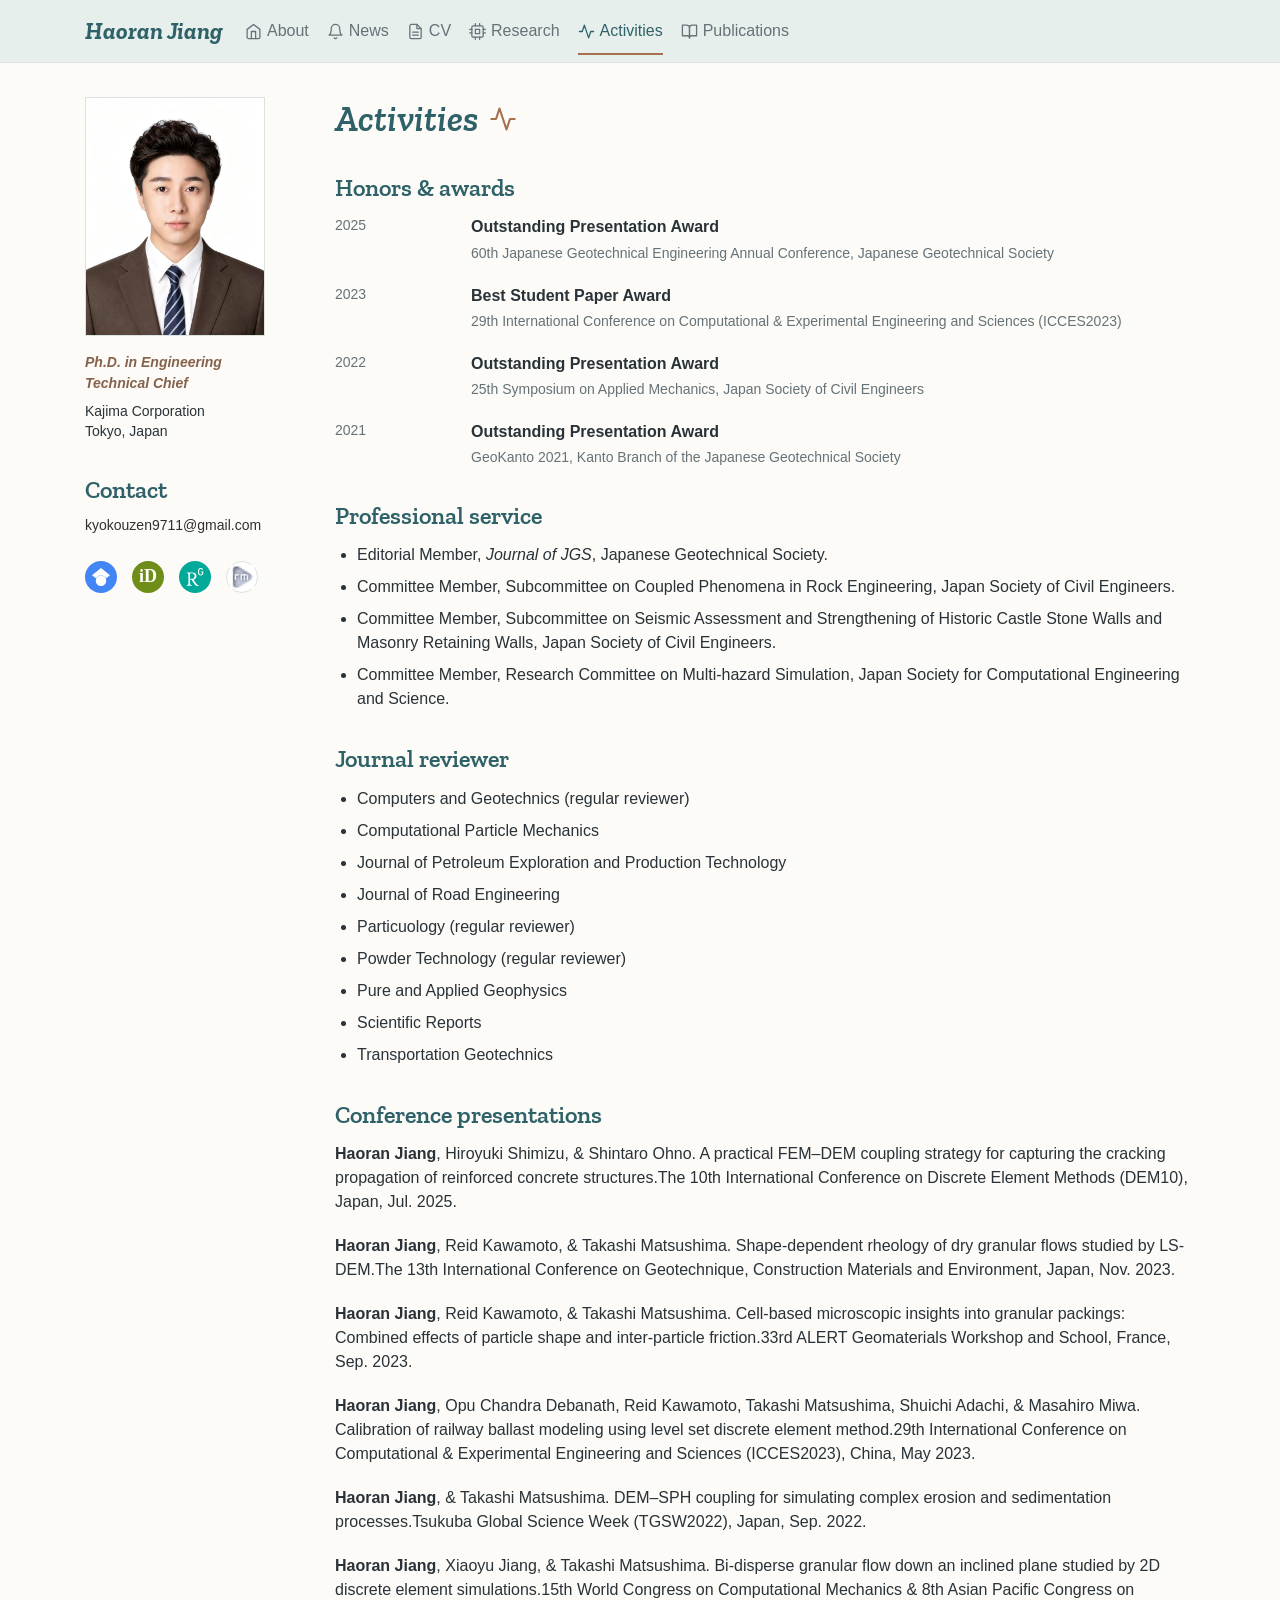
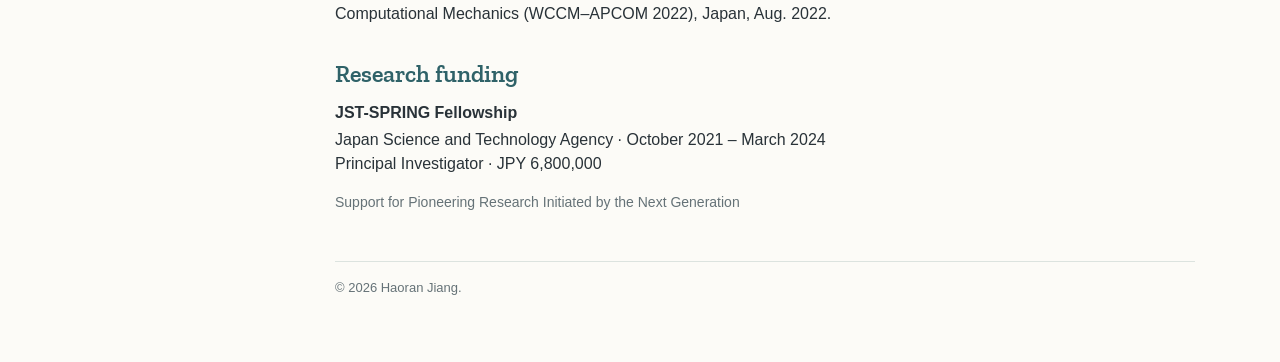
==== activities.html @ 9880f818 "Update activities.html" ====
<!doctype html>
<html lang="en"><head><meta charset="utf-8"><meta name="viewport" content="width=device-width, initial-scale=1"><title>Activities | Haoran Jiang</title><meta name="description" content="Haoran Jiang — granular mechanics, LS-DEM, and coupled numerical simulation. Technical Chief at Kajima Corporation, Japan."><link rel="stylesheet" href="/style.css?v=20260927b"><link rel="icon" type="image/svg+xml" href="data:image/svg+xml,%3Csvg xmlns='http://www.w3.org/2000/svg' viewBox='0 0 32 32'%3E%3Crect width='32' height='32' fill='%232f6268'/%3E%3Ctext x='16' y='23' text-anchor='middle' font-family='Georgia' font-size='22' fill='white'%3EH%3C/text%3E%3C/svg%3E"></head>
<body><a class="skip" href="#content">Skip to content</a>
<header><div class="nav-inner"><a class="brand" href="/">Haoran Jiang</a><nav aria-label="Main navigation"><a href="/"><span class="nav-icon" aria-hidden="true"><svg aria-hidden="true" fill="none" focusable="false" stroke="currentColor" stroke-linecap="round" stroke-linejoin="round" stroke-width="1.8" viewBox="0 0 24 24"><path d="M3 9l9-7 9 7v11a2 2 0 0 1-2 2H5a2 2 0 0 1-2-2z"></path><polyline points="9 22 9 12 15 12 15 22"></polyline></svg></span>About</a>
<a href="/news.html"><span class="nav-icon" aria-hidden="true"><svg aria-hidden="true" fill="none" focusable="false" stroke="currentColor" stroke-linecap="round" stroke-linejoin="round" stroke-width="1.8" viewBox="0 0 24 24"><path d="M18 8A6 6 0 0 0 6 8c0 7-3 9-3 9h18s-3-2-3-9"></path><path d="M13.73 21a2 2 0 0 1-3.46 0"></path></svg></span>News</a>
<a href="/cv.html"><span class="nav-icon" aria-hidden="true"><svg aria-hidden="true" fill="none" focusable="false" stroke="currentColor" stroke-linecap="round" stroke-linejoin="round" stroke-width="1.8" viewBox="0 0 24 24"><path d="M14 2H6a2 2 0 0 0-2 2v16a2 2 0 0 0 2 2h12a2 2 0 0 0 2-2V8z"></path><polyline points="14 2 14 8 20 8"></polyline><line x1="16" x2="8" y1="13" y2="13"></line><line x1="16" x2="8" y1="17" y2="17"></line></svg></span>CV</a>
<a href="/research.html"><span class="nav-icon" aria-hidden="true"><svg aria-hidden="true" fill="none" focusable="false" stroke="currentColor" stroke-linecap="round" stroke-linejoin="round" stroke-width="1.8" viewBox="0 0 24 24"><rect height="16" rx="2" width="16" x="4" y="4"></rect><rect height="6" width="6" x="9" y="9"></rect><line x1="9" x2="9" y1="1" y2="4"></line><line x1="15" x2="15" y1="1" y2="4"></line><line x1="9" x2="9" y1="20" y2="23"></line><line x1="15" x2="15" y1="20" y2="23"></line><line x1="20" x2="23" y1="9" y2="9"></line><line x1="20" x2="23" y1="14" y2="14"></line><line x1="1" x2="4" y1="9" y2="9"></line><line x1="1" x2="4" y1="14" y2="14"></line></svg></span>Research</a>
<a href="/activities.html" aria-current="page"><span class="nav-icon" aria-hidden="true"><svg aria-hidden="true" fill="none" focusable="false" stroke="currentColor" stroke-linecap="round" stroke-linejoin="round" stroke-width="1.8" viewBox="0 0 24 24"><polyline points="22 12 18 12 15 21 9 3 6 12 2 12"></polyline></svg></span>Activities</a>
<a href="/publications.html"><span class="nav-icon" aria-hidden="true"><svg aria-hidden="true" fill="none" focusable="false" stroke="currentColor" stroke-linecap="round" stroke-linejoin="round" stroke-width="1.8" viewBox="0 0 24 24"><path d="M2 3h6a4 4 0 0 1 4 4v14a3 3 0 0 0-3-3H2z"></path><path d="M22 3h-6a4 4 0 0 0-4 4v14a3 3 0 0 1 3-3h7z"></path></svg></span>Publications</a></nav></div>
</header>
<div class="layout"><aside aria-label="Profile">
<!-- Replace portrait.jpg in the repository root to update your photo on every page. -->
<img class="portrait" src="/portrait.jpg" alt="Portrait of Haoran Jiang" width="1280" height="1707">
<div class="profile-copy"><p class="role">Ph.D. in Engineering<br>Technical Chief</p>
<p>Kajima Corporation<br>Tokyo, Japan</p>
</div>

<div class="contact"><h2>Contact</h2>
<a href="mailto:kyokouzen9711@gmail.com">kyokouzen9711@gmail.com</a></div>

<div class="social" aria-label="Academic profiles">
<a class="scholar" title="Google Scholar" aria-label="Haoran Jiang on Google Scholar" href="https://scholar.google.co.jp/citations?user=Uey8y_cAAAAJ&amp;hl=en"><svg aria-hidden="true" fill="currentColor" focusable="false" viewBox="0 0 24 24"><path d="M5.242 13.769L0 9.5 12 0l12 9.5-5.242 4.269C17.548 11.249 14.978 9.5 12 9.5c-2.977 0-5.548 1.748-6.758 4.269zM12 10a7 7 0 1 0 0 14 7 7 0 0 0 0-14z"></path></svg></a>
<a class="orcid" title="ORCID" aria-label="Haoran Jiang on ORCID" href="https://orcid.org/0009-0003-9077-0964"><span aria-hidden="true" class="orcid-mark">iD</span></a>
<a class="researchgate" title="ResearchGate" aria-label="Haoran Jiang on ResearchGate" href="https://www.researchgate.net/profile/Haoran_Jiang10?ev=hdr_xprf"><svg aria-hidden="true" fill="currentColor" focusable="false" viewBox="0 0 24 24"><path d="M19.586 0c-.818 0-1.508.19-2.073.565-.563.377-.97.936-1.213 1.68a3.193 3.193 0 0 0-.112.437 8.365 8.365 0 0 0-.078.53 9 9 0 0 0-.05.727c-.01.282-.013.621-.013 1.016a31.121 31.123 0 0 0 .014 1.017 9 9 0 0 0 .05.727 7.946 7.946 0 0 0 .077.53h-.005a3.334 3.334 0 0 0 .113.438c.245.743.65 1.303 1.214 1.68.565.376 1.256.564 2.075.564.8 0 1.536-.213 2.105-.603.57-.39.94-.916 1.175-1.65.076-.235.135-.558.177-.93a10.9 10.9 0 0 0 .043-1.207v-.82c0-.095-.047-.142-.14-.142h-3.064c-.094 0-.14.047-.14.141v.956c0 .094.046.14.14.14h1.666c.056 0 .084.03.084.086 0 .36 0 .62-.036.865-.038.244-.1.447-.147.606-.108.385-.348.664-.638.876-.29.212-.738.35-1.227.35-.545 0-.901-.15-1.21-.353-.306-.203-.517-.454-.67-.915a3.136 3.136 0 0 1-.147-.762 17.366 17.367 0 0 1-.034-.656c-.01-.26-.014-.572-.014-.939a26.401 26.403 0 0 1 .014-.938 15.821 15.822 0 0 1 .035-.656 3.19 3.19 0 0 1 .148-.76 1.89 1.89 0 0 1 .742-1.01c.344-.244.593-.352 1.137-.352.508 0 .815.096 1.144.303.33.207.528.492.764.925.047.094.111.118.198.07l1.044-.43c.075-.048.09-.115.042-.199a3.549 3.549 0 0 0-.466-.742 3 3 0 0 0-.679-.607 3.313 3.313 0 0 0-.903-.41A4.068 4.068 0 0 0 19.586 0zM8.217 5.836c-1.69 0-3.036.086-4.297.086-1.146 0-2.291 0-3.007-.029v.831l1.088.2c.744.144 1.174.488 1.174 2.264v11.288c0 1.777-.43 2.12-1.174 2.263l-1.088.2v.832c.773-.029 2.12-.086 3.465-.086 1.29 0 2.951.057 3.667.086v-.831l-1.49-.2c-.773-.115-1.174-.487-1.174-2.264v-4.784c.688.057 1.29.057 2.206.057 1.748 3.123 3.41 5.472 4.355 6.56.86 1.032 2.177 1.691 3.839 1.691.487 0 1.003-.086 1.318-.23v-.744c-1.031 0-2.063-.716-2.808-1.518-1.26-1.376-2.95-3.582-4.355-6.074 2.32-.545 4.04-2.722 4.04-4.9 0-3.208-2.492-4.698-5.758-4.698zm-.515 1.29c2.406 0 3.839 1.26 3.839 3.552 0 2.263-1.547 3.782-4.097 3.782-.974 0-1.404-.03-2.063-.086v-7.19c.66-.059 1.547-.059 2.32-.059z"></path></svg></a>
<a class="researchmap" title="researchmap" aria-label="Haoran Jiang on researchmap" href="https://researchmap.jp/Haoran_Jiang?lang=en"><img src="/researchmap.ico" alt="" width="24" height="24"></a>
</div>
</aside><main id="content"><h1>Activities<span class="title-icon" aria-hidden="true"><svg aria-hidden="true" fill="none" focusable="false" stroke="currentColor" stroke-linecap="round" stroke-linejoin="round" stroke-width="1.8" viewBox="0 0 24 24"><polyline points="22 12 18 12 15 21 9 3 6 12 2 12"></polyline></svg></span></h1>
<h2>Honors & awards</h2>
<div class="timeline"><article><time>2025</time><div><h3>Outstanding Presentation Award</h3>
<p>60th Japanese Geotechnical Engineering Annual Conference, Japanese Geotechnical Society</p>
</div>
</article>
<article><time>2023</time><div><h3>Best Student Paper Award</h3>
<p>29th International Conference on Computational & Experimental Engineering and Sciences (ICCES2023)</p>
</div>
</article>
<article><time>2022</time><div><h3>Outstanding Presentation Award</h3>
<p>25th Symposium on Applied Mechanics, Japan Society of Civil Engineers</p>
</div>
</article>
<article><time>2021</time><div><h3>Outstanding Presentation Award</h3>
<p>GeoKanto 2021, Kanto Branch of the Japanese Geotechnical Society</p>
</div>
</article>
</div>
<h2>Professional service</h2>
<ul class="reviewer-list">
<li>Editorial Member, <em>Journal of JGS</em>, Japanese Geotechnical Society.</li>
<li>Committee Member, Subcommittee on Coupled Phenomena in Rock Engineering, Japan Society of Civil Engineers.</li>
<li>Committee Member, Subcommittee on Seismic Assessment and Strengthening of Historic Castle Stone Walls and Masonry Retaining Walls, Japan Society of Civil Engineers.</li>
<li>Committee Member, Research Committee on Multi-hazard Simulation, Japan Society for Computational Engineering and Science.</li>
</ul>
<h2>Journal reviewer</h2>
<ul class="reviewer-list">
<li>Computers and Geotechnics (regular reviewer)</li>
<li>Computational Particle Mechanics</li>
<li>Journal of Petroleum Exploration and Production Technology</li>
<li>Journal of Road Engineering</li>
<li>Particuology (regular reviewer)</li>
<li>Powder Technology (regular reviewer)</li>
<li>Pure and Applied Geophysics</li>
<li>Scientific Reports</li>
<li>Transportation Geotechnics</li>
</ul>
<h2>Conference presentations</h2>
<p class="presentation"><strong>Haoran Jiang</strong>, Hiroyuki Shimizu, &amp; Shintaro Ohno. A practical FEM–DEM coupling strategy for capturing the cracking propagation of reinforced concrete structures.The 10th International Conference on Discrete Element Methods (DEM10), Japan, Jul. 2025.</p>
<p class="presentation"><strong>Haoran Jiang</strong>, Reid Kawamoto, &amp; Takashi Matsushima. Shape-dependent rheology of dry granular flows studied by LS-DEM.The 13th International Conference on Geotechnique, Construction Materials and Environment, Japan, Nov. 2023.</p>
<p class="presentation"><strong>Haoran Jiang</strong>, Reid Kawamoto, &amp; Takashi Matsushima. Cell-based microscopic insights into granular packings: Combined effects of particle shape and inter-particle friction.33rd ALERT Geomaterials Workshop and School, France, Sep. 2023.</p>
<p class="presentation"><strong>Haoran Jiang</strong>, Opu Chandra Debanath, Reid Kawamoto, Takashi Matsushima, Shuichi Adachi, &amp; Masahiro Miwa. Calibration of railway ballast modeling using level set discrete element method.29th International Conference on Computational &amp; Experimental Engineering and Sciences (ICCES2023), China, May 2023.</p>
<p class="presentation"><strong>Haoran Jiang</strong>, &amp; Takashi Matsushima. DEM–SPH coupling for simulating complex erosion and sedimentation processes.Tsukuba Global Science Week (TGSW2022), Japan, Sep. 2022.</p>
<p class="presentation"><strong>Haoran Jiang</strong>, Xiaoyu Jiang, &amp; Takashi Matsushima. Bi-disperse granular flow down an inclined plane studied by 2D discrete element simulations.15th World Congress on Computational Mechanics &amp; 8th Asian Pacific Congress on Computational Mechanics (WCCM–APCOM 2022), Japan, Aug. 2022.</p>
<h2>Research funding</h2>
<h3>JST-SPRING Fellowship</h3>
<p>Japan Science and Technology Agency · October 2021 – March 2024<br>Principal Investigator · JPY 6,800,000</p>
<p class="muted">Support for Pioneering Research Initiated by the Next Generation</p>
<footer>© 2026 Haoran Jiang.</footer></main></div>

</body></html>
---- style.css ----
@import url('https://fonts.googleapis.com/css2?family=Zilla+Slab:ital,wght@0,400;0,600;0,700;1,600;1,700&display=swap');
/* Shared fonts and colors */
:root{--ink:#293238;--muted:#657277;--teal:#2f6268;--bronze:#a76f4d;--paper:#fcfbf7;--line:#dce3df;--heading:'Zilla Slab',Georgia,serif}
*{box-sizing:border-box}html{font-size:16px;scroll-behavior:smooth}body{margin:0;background:var(--paper);color:var(--ink);font:1rem/1.5 'Trebuchet MS',Arial,sans-serif}a{color:var(--teal);text-decoration:none}a:hover{text-decoration:underline;text-underline-offset:3px}a:focus-visible{outline:2px solid var(--teal);outline-offset:4px}img{max-width:100%}.skip{position:absolute;top:-90px;padding:10px;background:white;z-index:10}.skip:focus{top:0}
header{background:#e6efec;border-bottom:1px solid var(--line)}.nav-inner{max-width:1140px;min-height:62px;padding:12px 15px;margin:auto;display:flex;align-items:center;gap:22px}.brand{font:italic 700 24px/1.3 var(--heading);white-space:nowrap;color:var(--teal)}nav{display:flex;align-items:center;gap:18px;flex-wrap:wrap}nav a{position:relative;display:inline-flex;align-items:center;gap:5px;color:var(--muted);padding:4px 0;white-space:nowrap}nav a:hover{text-decoration:none;color:var(--teal)}nav a[aria-current]{color:var(--teal)}nav a[aria-current]::after{content:'';height:2px;background:var(--bronze);position:absolute;bottom:-8px;left:0;right:0}.nav-icon{display:inline-flex;width:17px;height:17px}.nav-icon svg{width:100%;height:100%}
.layout{max-width:1140px;margin:auto;padding:34px 15px 64px;display:grid;grid-template-columns:220px minmax(0,1fr);gap:30px}aside,main{min-width:0}.portrait{display:block;width:180px;height:auto;border:1px solid var(--line)}.profile-copy{font-size:14px;line-height:1.45;margin-top:16px}.profile-copy p{margin:0 0 8px}.role{color:#85624c;font-style:italic;font-weight:700}.contact{margin-top:32px}.contact h2{margin:0 0 8px}.contact a{font-size:14px;color:#303030;overflow-wrap:anywhere}.social{display:flex;gap:15px;margin-top:24px}.social a{display:grid;place-items:center;width:32px;height:32px;border-radius:50%;color:white}.social a:hover{text-decoration:none;filter:brightness(.9)}.social svg{width:18px;height:18px}.scholar{background:#4285f4}.github{background:#24292f}.orcid{background:#6f8e19}.orcid-mark{font:bold 18px Georgia,serif}
h1{display:flex;align-items:center;gap:10px;color:var(--teal);font:italic 600 36px/1.2 var(--heading);margin:0 0 24px}.title-icon{display:inline-flex;width:28px;height:28px;color:var(--bronze)}.title-icon svg{width:100%;height:100%}h2{color:var(--teal);font:600 24px/1.3 var(--heading);margin:32px 0 12px}h3{font-size:16px;line-height:1.45;margin:0 0 4px}p{margin:0 0 16px}.lead{font-size:16px;line-height:1.5;max-width:780px;margin-bottom:24px}.muted{color:var(--muted);font-size:14px}small{font-size:14px}.tags{display:grid;grid-template-columns:repeat(2,minmax(0,1fr));gap:8px 24px}.tags span:before{content:'›';color:var(--teal);font-weight:bold;margin-right:8px}.timeline article{display:grid;grid-template-columns:112px minmax(0,1fr);gap:24px;margin:0 0 20px}.timeline time{font-size:14px;color:var(--muted);font-variant-numeric:tabular-nums}.timeline p{font-size:14px;color:var(--muted);margin:0}.button{display:inline-block;padding:8px 15px;border:1px solid var(--teal);border-radius:3px;margin:0 0 8px;font-size:14px}.button:hover{background:#e6efec}
.research-list{display:grid;gap:32px}.research-project h2{margin:0 0 12px}.research-grid{display:grid;grid-template-columns:minmax(0,1fr) 320px;gap:24px;align-items:start}.research-grid p{margin:0 0 12px}.research-grid ul{margin:0;padding-left:20px}.research-grid li+li{margin-top:4px}.research-grid img{display:block;width:100%;height:190px;object-fit:contain;background:#f3f6f2;border:1px solid var(--line)}
.news-list{display:grid;gap:16px}.news-item{display:grid;grid-template-columns:72px minmax(0,1fr);gap:24px;align-items:baseline}.news-item time{color:var(--muted);font-variant-numeric:tabular-nums}.news-item p{margin:0}
.year{font-size:20px;color:var(--muted);margin:24px 0 10px}.paper{display:grid;grid-template-columns:36px minmax(0,1fr);gap:12px;margin:0 0 18px}.paper-no{color:#996344;font-weight:600;text-align:right}.paper-copy{min-width:0;overflow-wrap:break-word}.paper p{margin:0;line-height:1.45}.paper strong{text-decoration:underline;text-underline-offset:3px}.doi{display:inline-flex;align-items:center;min-height:24px;font-size:14px;margin-top:2px}.presentation{margin-bottom:20px}li{margin-bottom:5px}footer{margin-top:48px;padding-top:16px;border-top:1px solid var(--line);color:var(--muted);font-size:13px}
@media(max-width:1000px){.research-grid{grid-template-columns:minmax(0,1fr) minmax(200px,.85fr)}.nav-inner{flex-wrap:wrap;gap:12px 22px}.layout{grid-template-columns:195px minmax(0,1fr);gap:25px}}
@media(max-width:760px){.layout{grid-template-columns:160px minmax(0,1fr);gap:22px;padding-top:28px}.portrait{width:150px}.research-grid{grid-template-columns:1fr}.research-grid img{max-width:420px;height:auto;aspect-ratio:32/19}.tags{grid-template-columns:1fr}.timeline article{grid-template-columns:90px minmax(0,1fr);gap:12px}nav{gap:14px}nav a{font-size:14px}}
@media(max-width:560px){.nav-inner{padding:15px 20px 20px;display:block}.brand{display:block;margin-bottom:16px}nav{gap:16px 18px}.layout{display:block;padding:26px 20px 40px}aside{display:flow-root;margin-bottom:32px;padding-bottom:25px;border-bottom:1px solid var(--line)}.portrait{float:left;width:110px;margin-right:20px;margin-bottom:12px}.profile-copy{margin-top:0}.contact{margin-top:16px}.contact h2{font-size:20px}.social{clear:both;margin-top:15px}h1{font-size:32px}h2{font-size:23px}.research-grid{gap:15px}.news-item{gap:14px}.timeline article{grid-template-columns:1fr;gap:3px}.paper{grid-template-columns:29px minmax(0,1fr);gap:9px}}

/* Academic profile links and citation separators */
.researchgate{background:#00a998}.social .researchmap{background:white;border:1px solid var(--line)}.social .researchmap img{display:block;width:24px;height:24px;object-fit:contain}.author-amp{font-family:Arial,Helvetica,sans-serif;font-style:normal;font-weight:400}.reviewer-list{padding-left:22px;margin:0}.reviewer-list li{margin-bottom:8px}
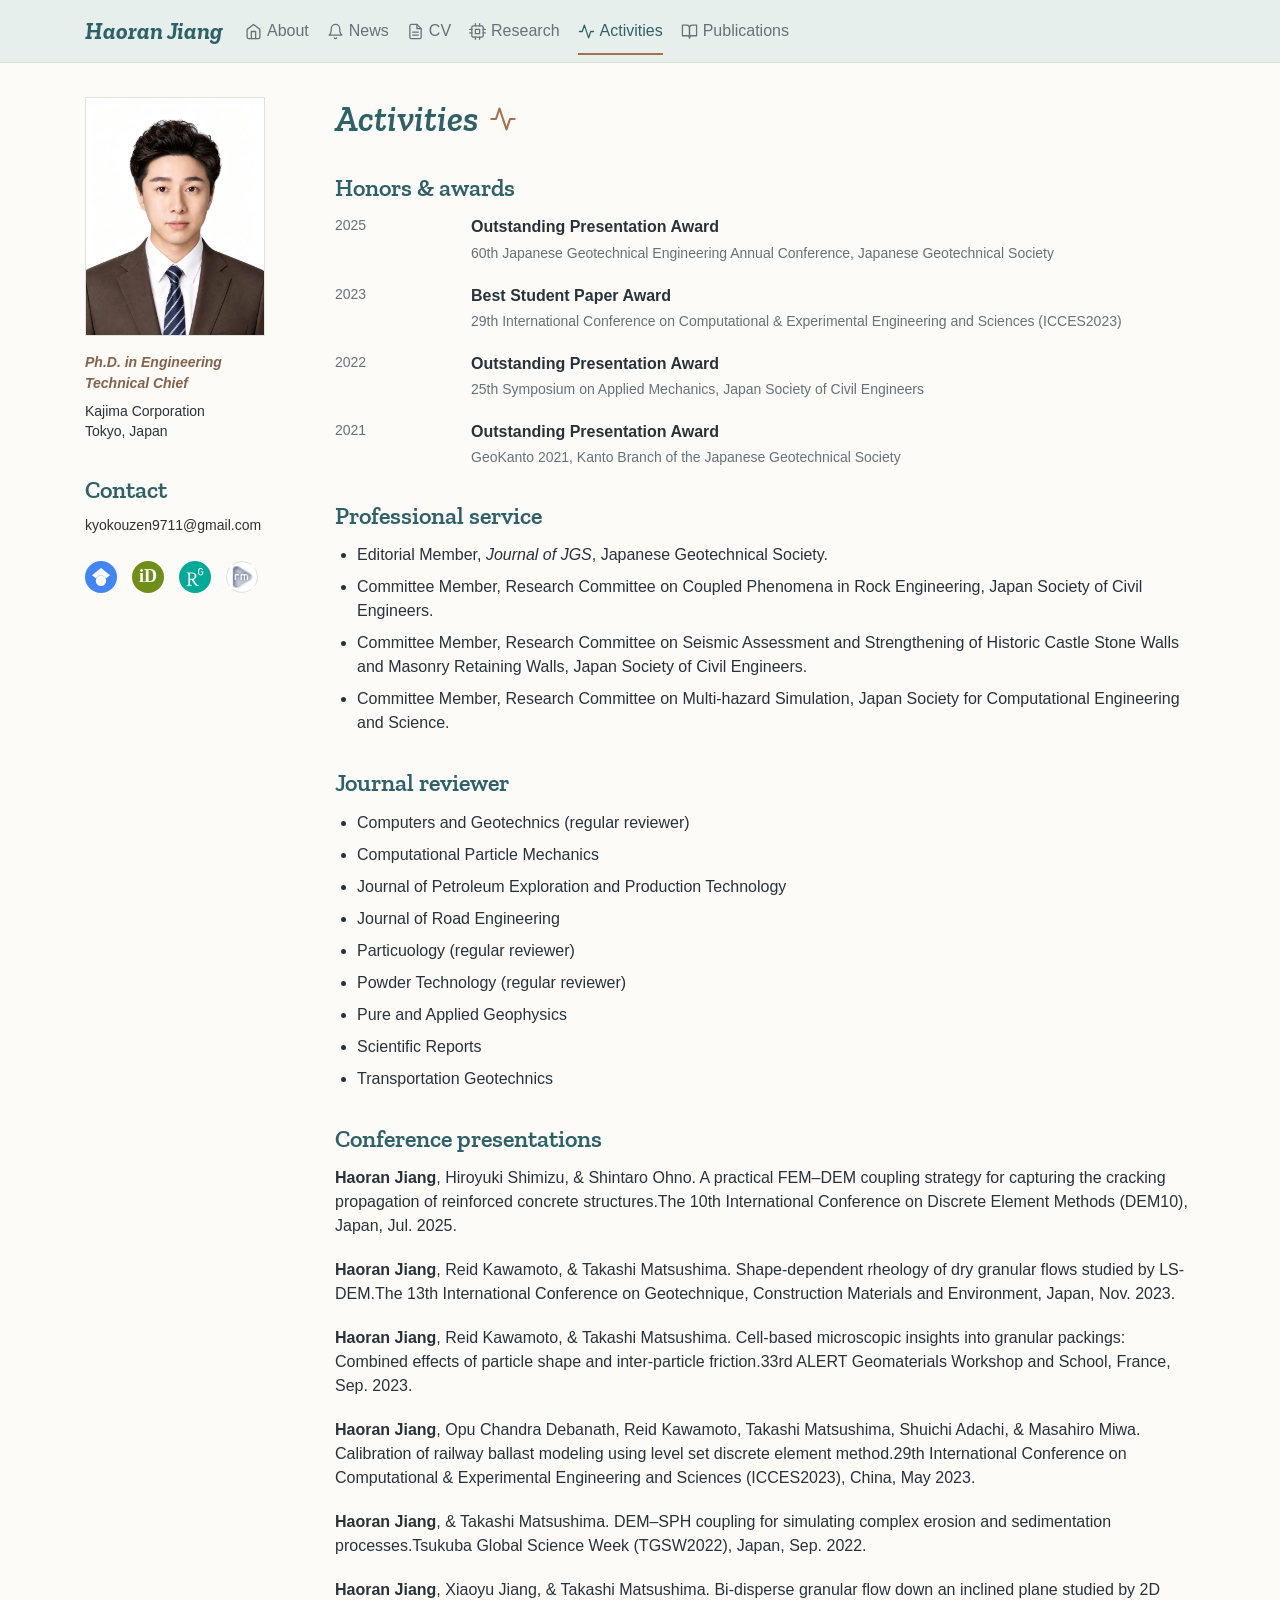
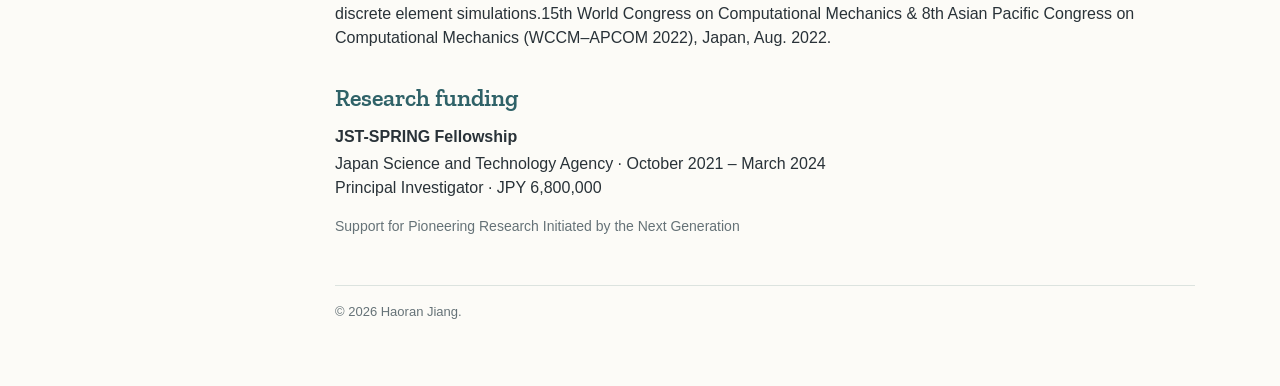
==== commit 486108b5: "Update activities.html" ====
--- a/activities.html
+++ b/activities.html
@@ -46,8 +46,8 @@
 <h2>Professional service</h2>
 <ul class="reviewer-list">
 <li>Editorial Member, <em>Journal of JGS</em>, Japanese Geotechnical Society.</li>
-<li>Committee Member, Subcommittee on Coupled Phenomena in Rock Engineering, Japan Society of Civil Engineers.</li>
-<li>Committee Member, Subcommittee on Seismic Assessment and Strengthening of Historic Castle Stone Walls and Masonry Retaining Walls, Japan Society of Civil Engineers.</li>
+<li>Committee Member, Research Committee on Coupled Phenomena in Rock Engineering, Japan Society of Civil Engineers.</li>
+<li>Committee Member, Research Committee on Seismic Assessment and Strengthening of Historic Castle Stone Walls and Masonry Retaining Walls, Japan Society of Civil Engineers.</li>
 <li>Committee Member, Research Committee on Multi-hazard Simulation, Japan Society for Computational Engineering and Science.</li>
 </ul>
 <h2>Journal reviewer</h2>
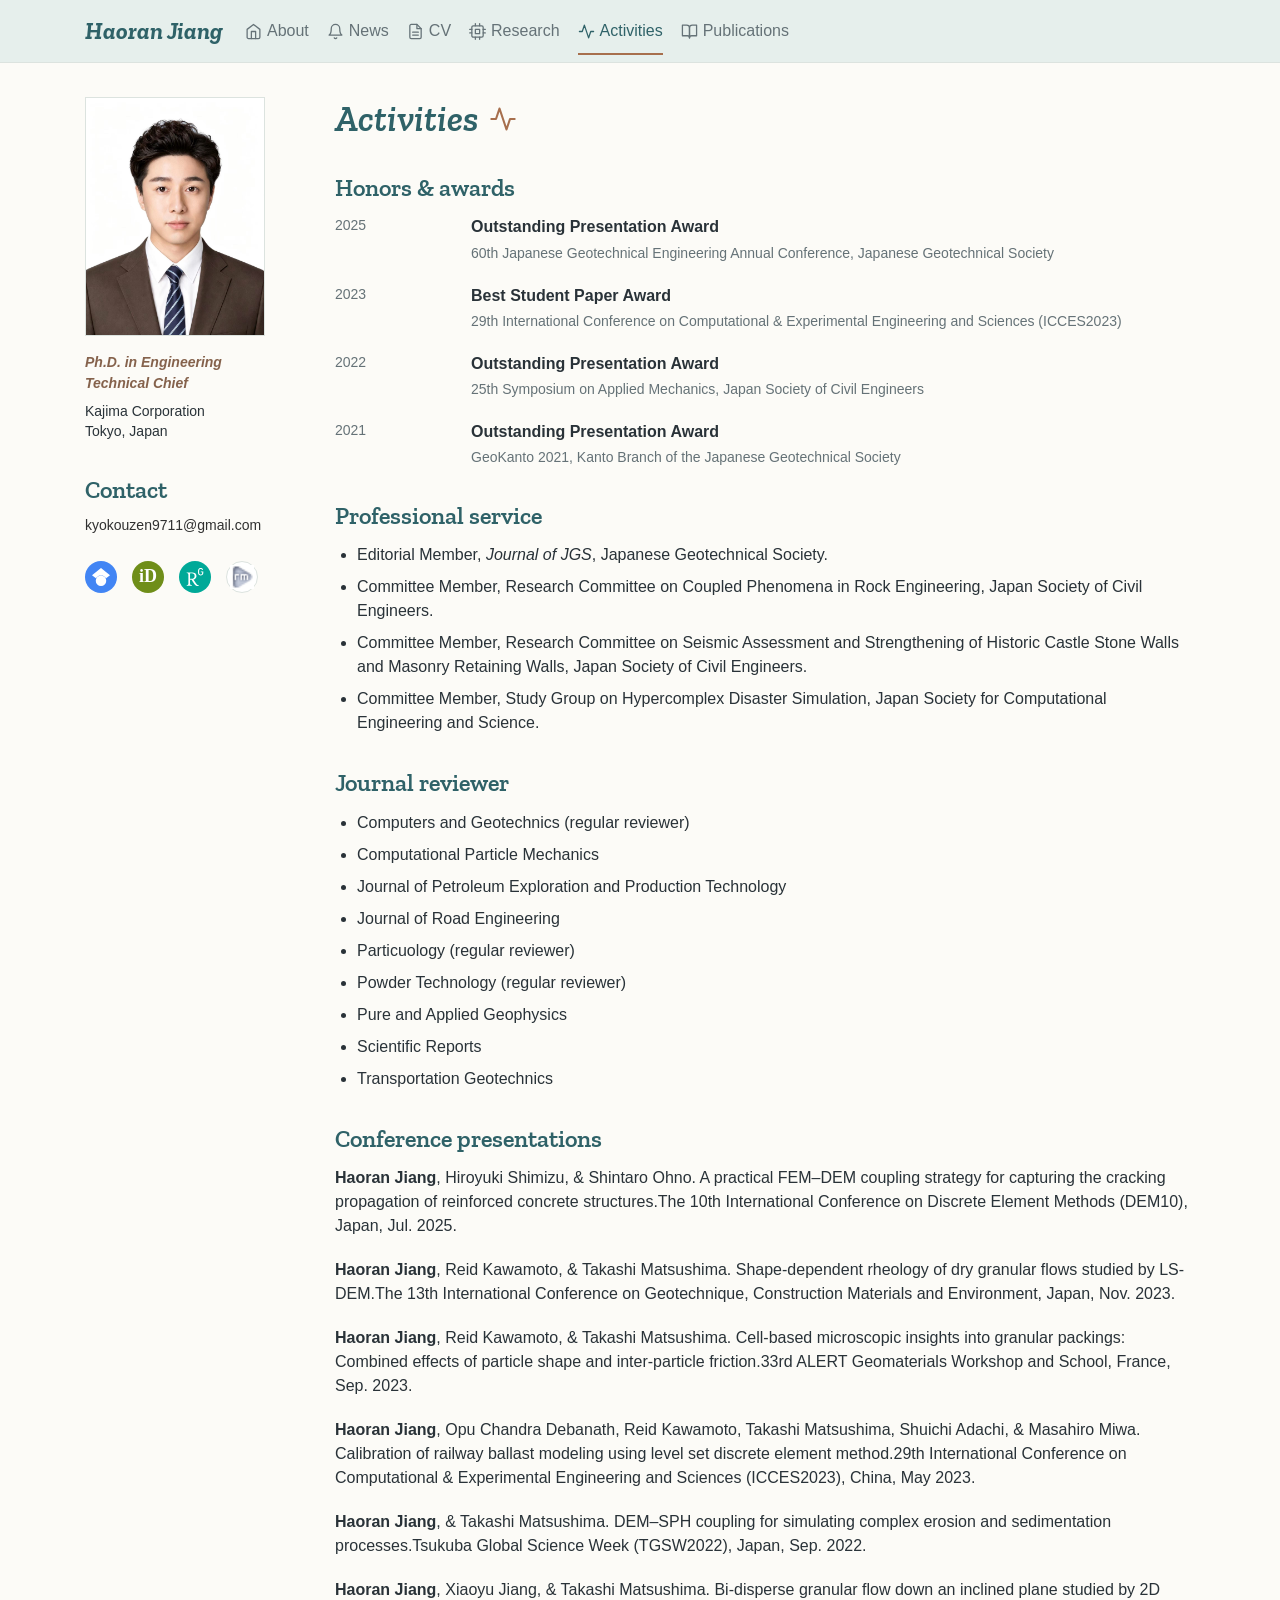
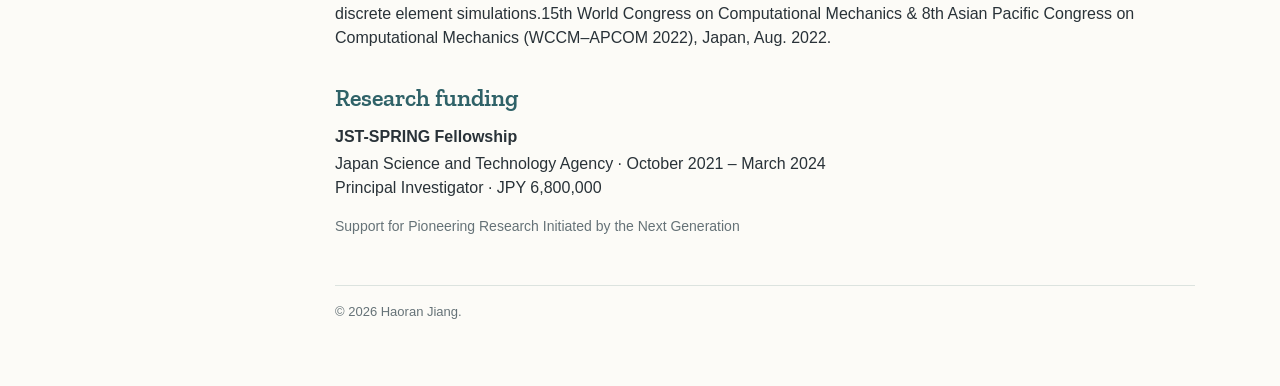
==== commit 475e9f3a: "Update activities.html" ====
--- a/activities.html
+++ b/activities.html
@@ -48,7 +48,7 @@
 <li>Editorial Member, <em>Journal of JGS</em>, Japanese Geotechnical Society.</li>
 <li>Committee Member, Research Committee on Coupled Phenomena in Rock Engineering, Japan Society of Civil Engineers.</li>
 <li>Committee Member, Research Committee on Seismic Assessment and Strengthening of Historic Castle Stone Walls and Masonry Retaining Walls, Japan Society of Civil Engineers.</li>
-<li>Committee Member, Research Committee on Multi-hazard Simulation, Japan Society for Computational Engineering and Science.</li>
+<li>Committee Member, Study Group on Hypercomplex Disaster Simulation, Japan Society for Computational Engineering and Science.</li>
 </ul>
 <h2>Journal reviewer</h2>
 <ul class="reviewer-list">
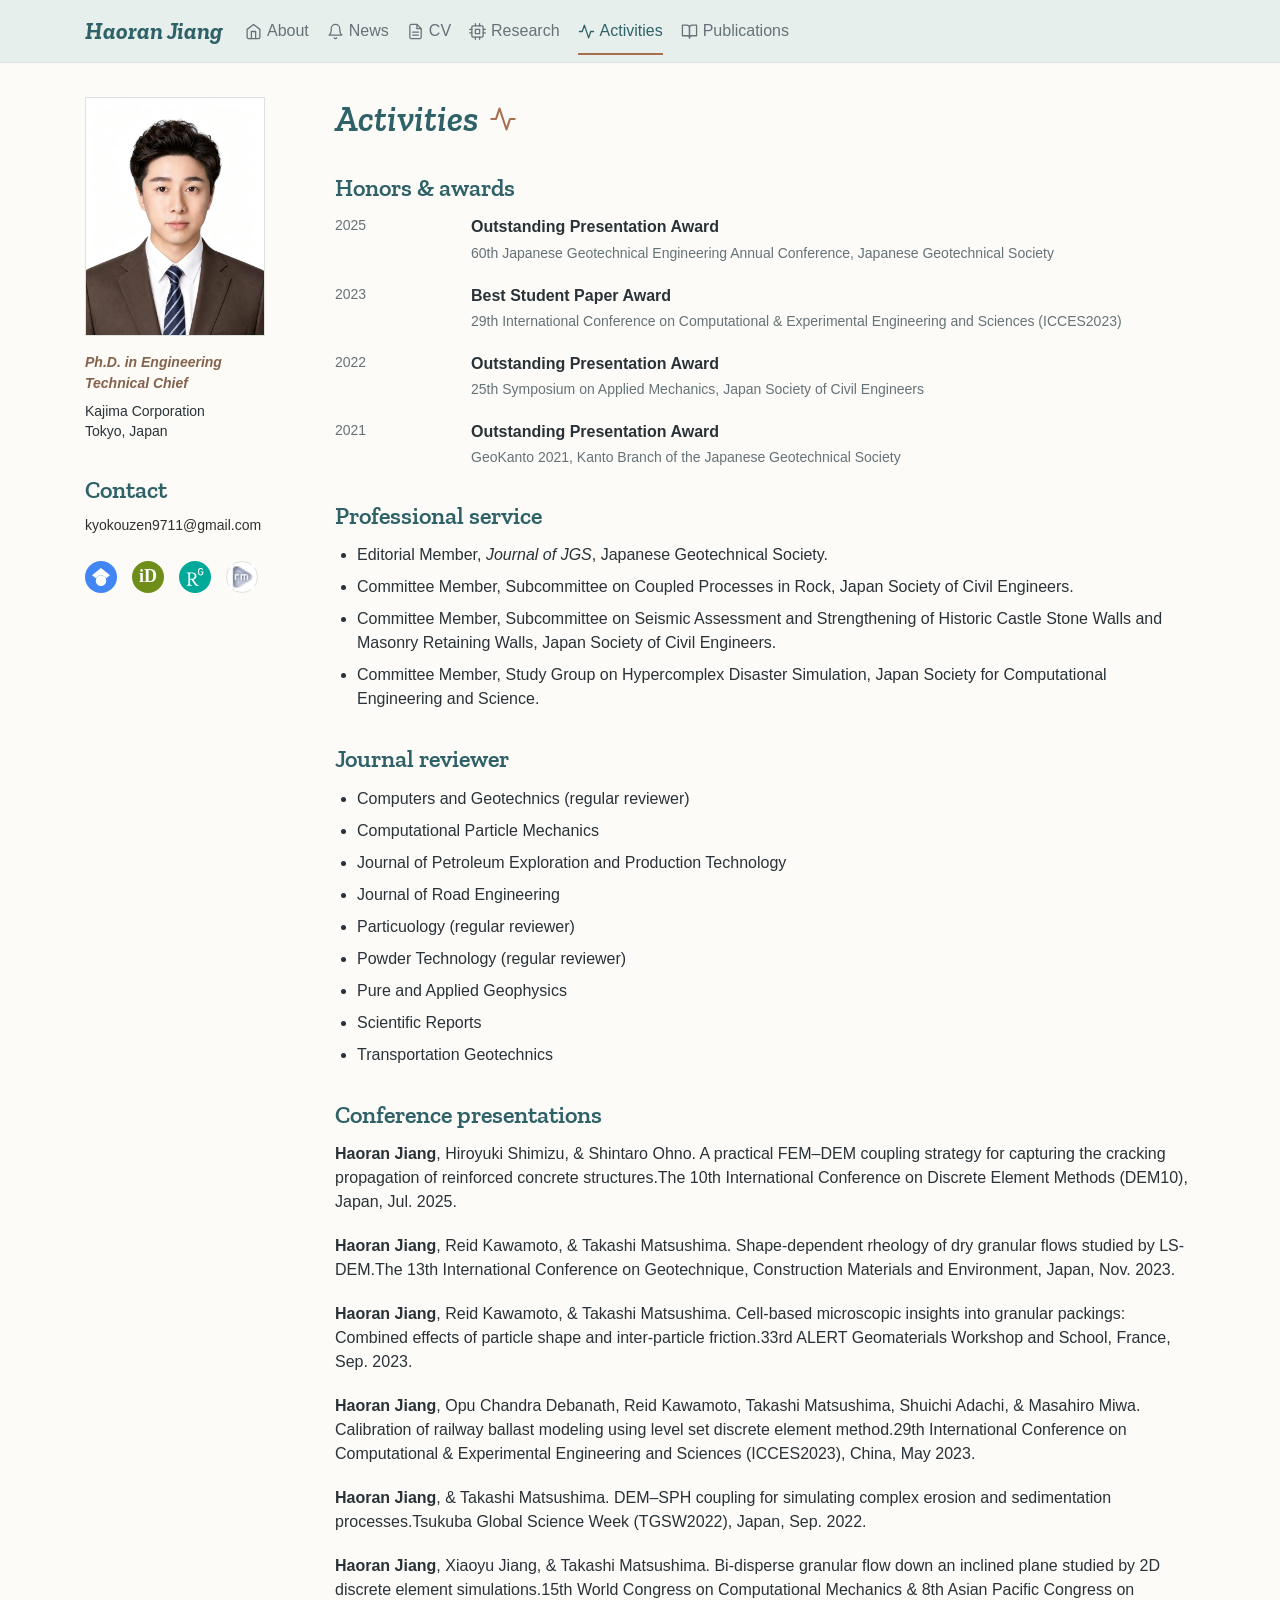
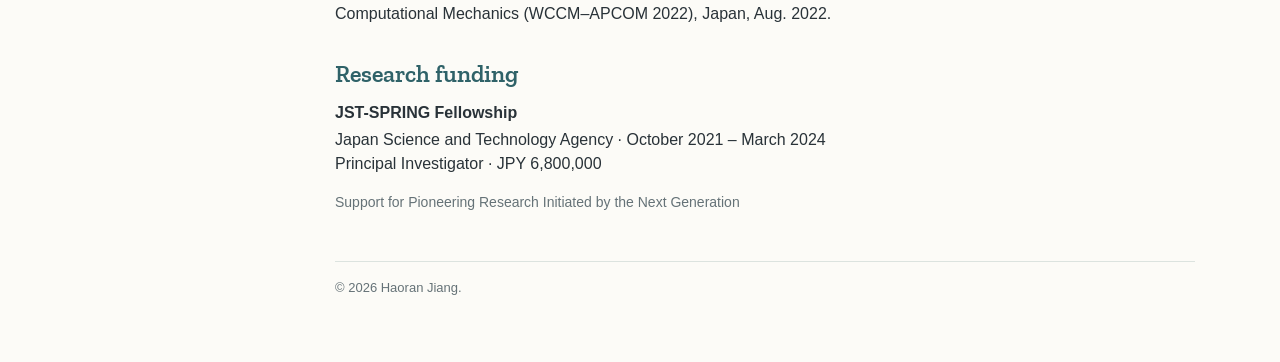
==== commit 18e0baf8: "Update activities.html" ====
--- a/activities.html
+++ b/activities.html
@@ -46,8 +46,8 @@
 <h2>Professional service</h2>
 <ul class="reviewer-list">
 <li>Editorial Member, <em>Journal of JGS</em>, Japanese Geotechnical Society.</li>
-<li>Committee Member, Research Committee on Coupled Phenomena in Rock Engineering, Japan Society of Civil Engineers.</li>
-<li>Committee Member, Research Committee on Seismic Assessment and Strengthening of Historic Castle Stone Walls and Masonry Retaining Walls, Japan Society of Civil Engineers.</li>
+<li>Committee Member, Subcommittee on Coupled Processes in Rock, Japan Society of Civil Engineers.</li>
+<li>Committee Member, Subcommittee on Seismic Assessment and Strengthening of Historic Castle Stone Walls and Masonry Retaining Walls, Japan Society of Civil Engineers.</li>
 <li>Committee Member, Study Group on Hypercomplex Disaster Simulation, Japan Society for Computational Engineering and Science.</li>
 </ul>
 <h2>Journal reviewer</h2>
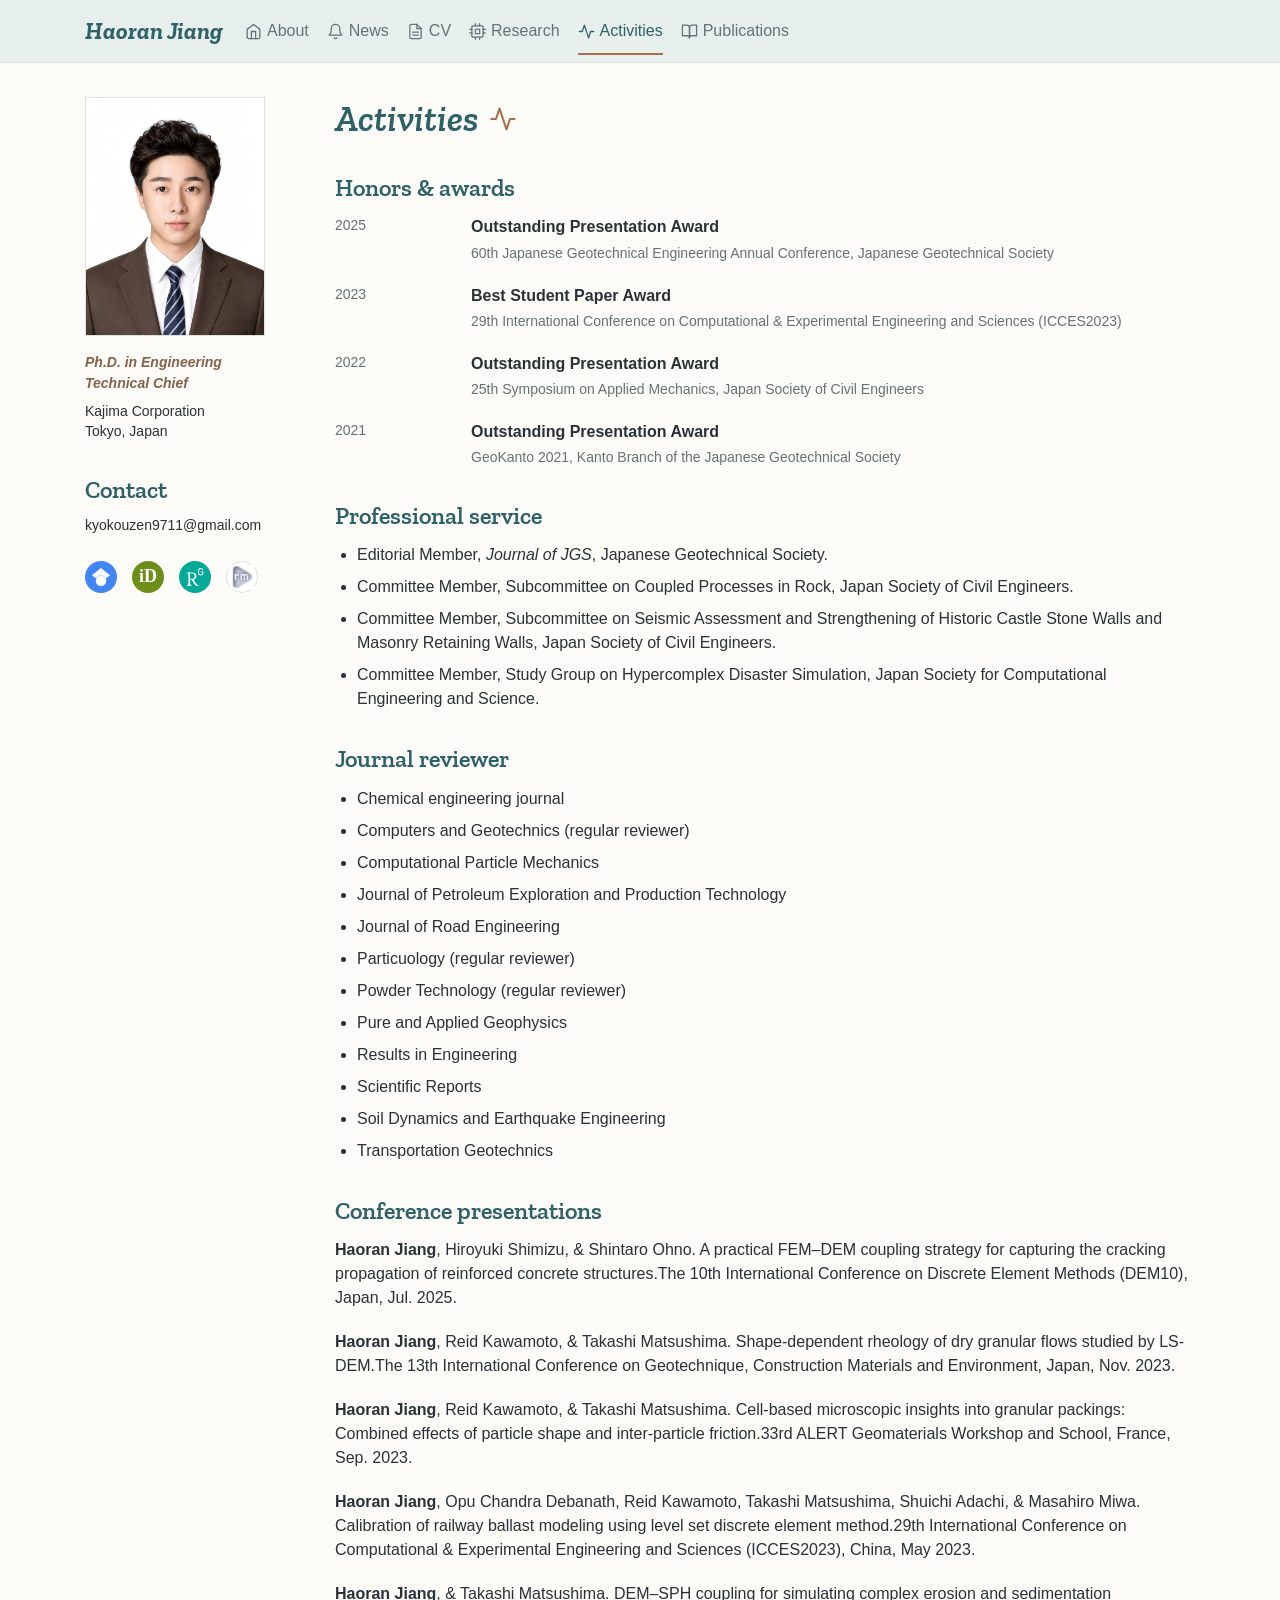
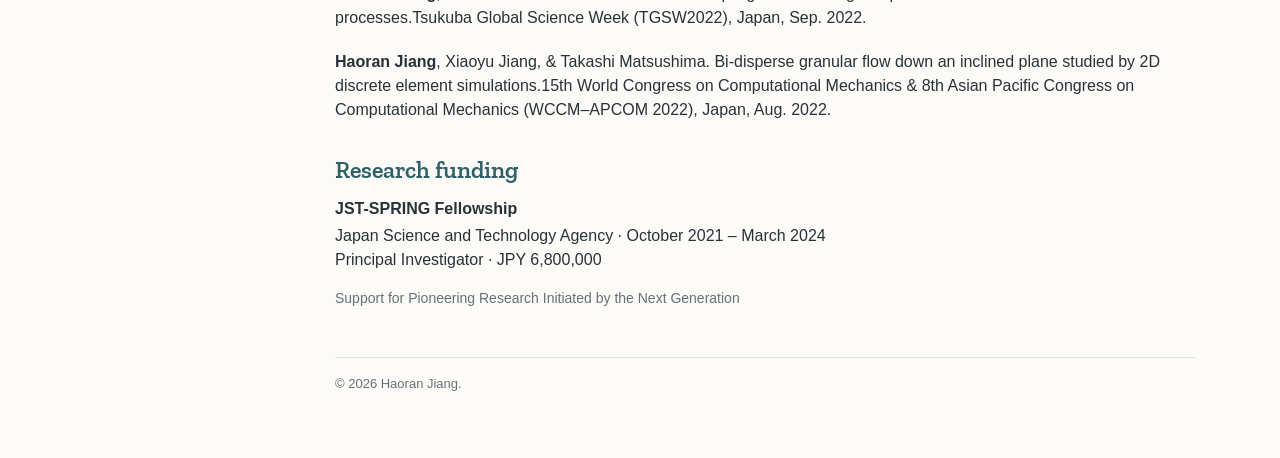
==== commit 11eb8183: "Update activities.html" ====
--- a/activities.html
+++ b/activities.html
@@ -52,6 +52,7 @@
 </ul>
 <h2>Journal reviewer</h2>
 <ul class="reviewer-list">
+<li>Chemical engineering journal</li>
 <li>Computers and Geotechnics (regular reviewer)</li>
 <li>Computational Particle Mechanics</li>
 <li>Journal of Petroleum Exploration and Production Technology</li>
@@ -59,7 +60,9 @@
 <li>Particuology (regular reviewer)</li>
 <li>Powder Technology (regular reviewer)</li>
 <li>Pure and Applied Geophysics</li>
+<li>Results in Engineering</li>
 <li>Scientific Reports</li>
+<li>Soil Dynamics and Earthquake Engineering</li>
 <li>Transportation Geotechnics</li>
 </ul>
 <h2>Conference presentations</h2>
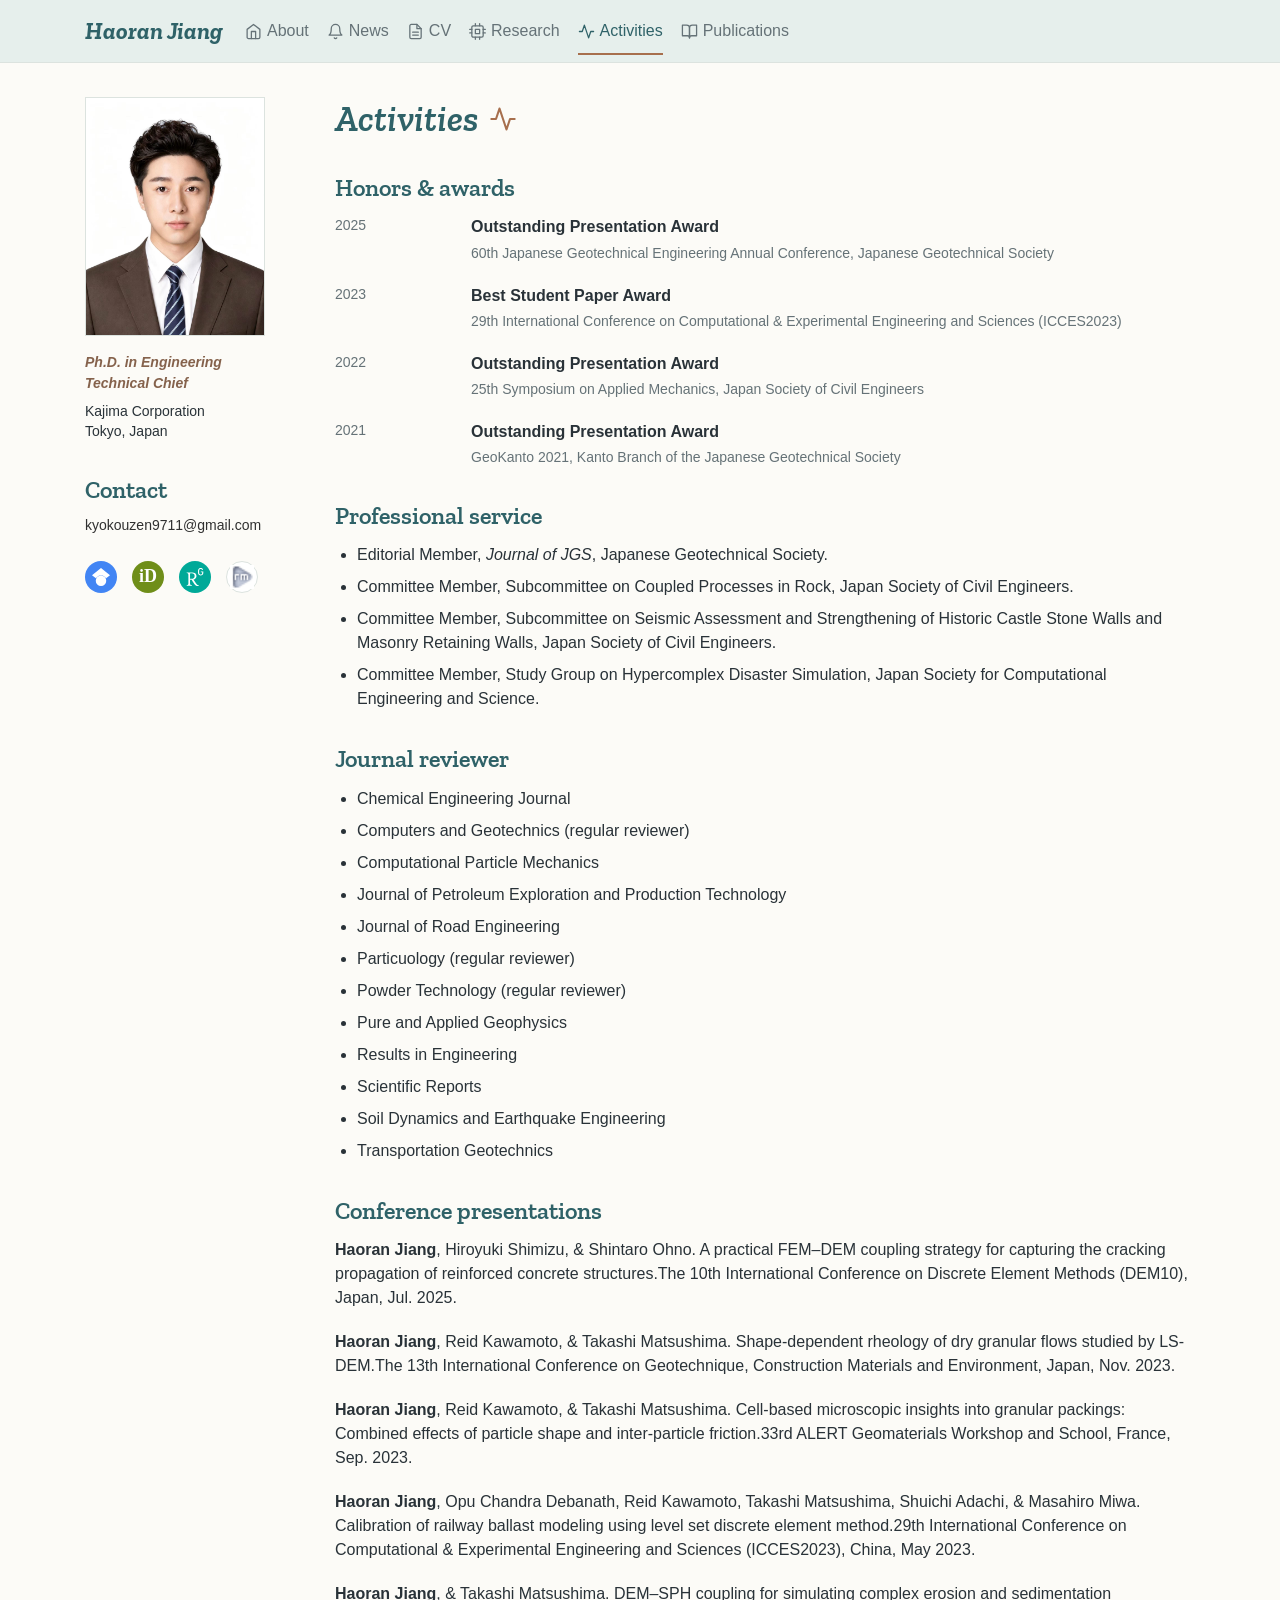
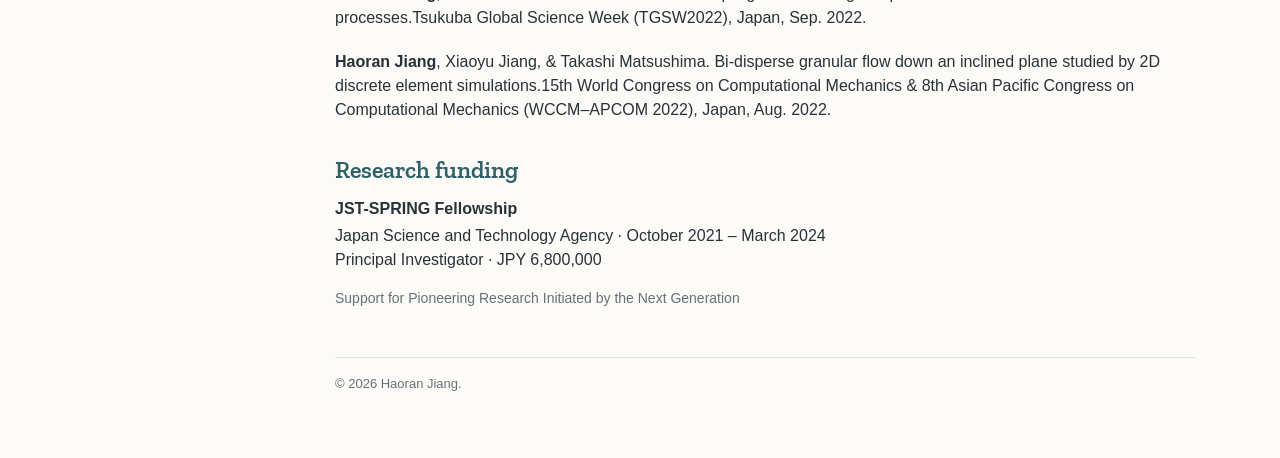
==== commit a48333bd: "Update activities.html" ====
--- a/activities.html
+++ b/activities.html
@@ -52,7 +52,7 @@
 </ul>
 <h2>Journal reviewer</h2>
 <ul class="reviewer-list">
-<li>Chemical engineering journal</li>
+<li>Chemical Engineering Journal</li>
 <li>Computers and Geotechnics (regular reviewer)</li>
 <li>Computational Particle Mechanics</li>
 <li>Journal of Petroleum Exploration and Production Technology</li>
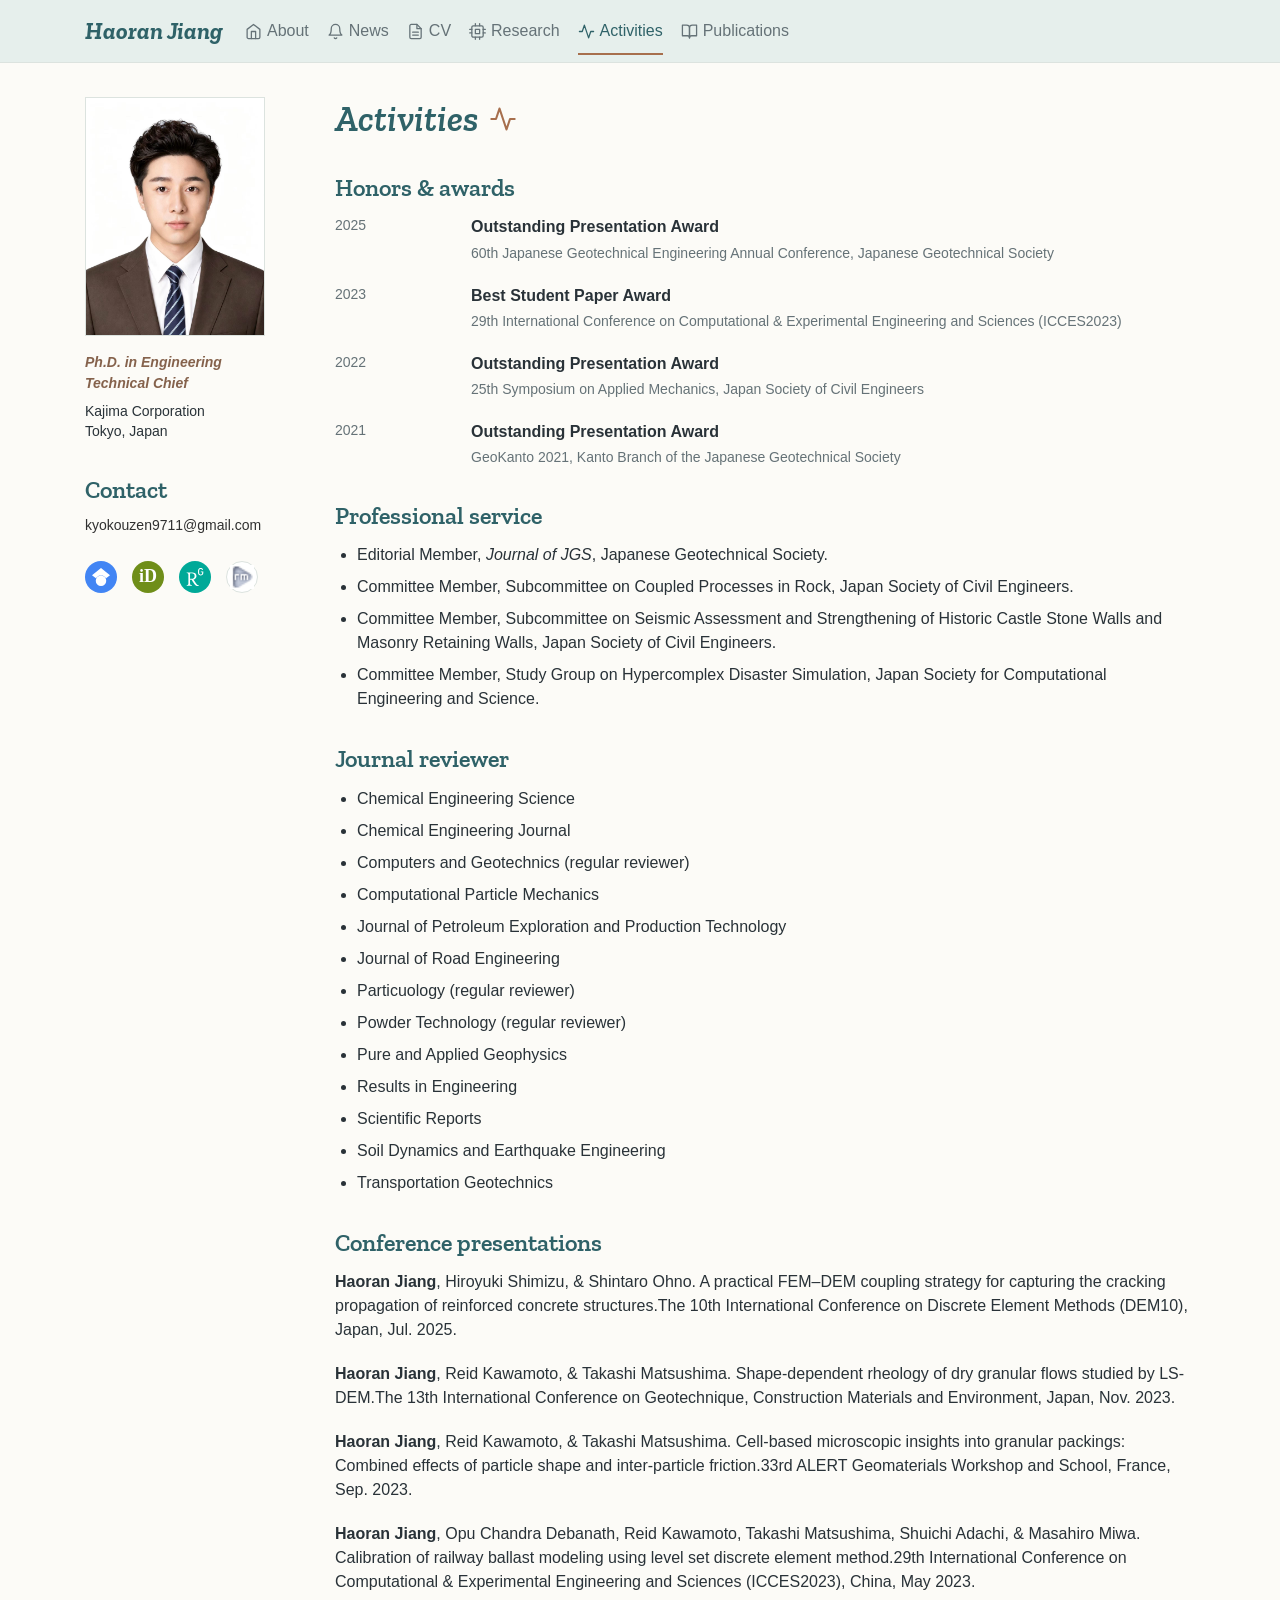
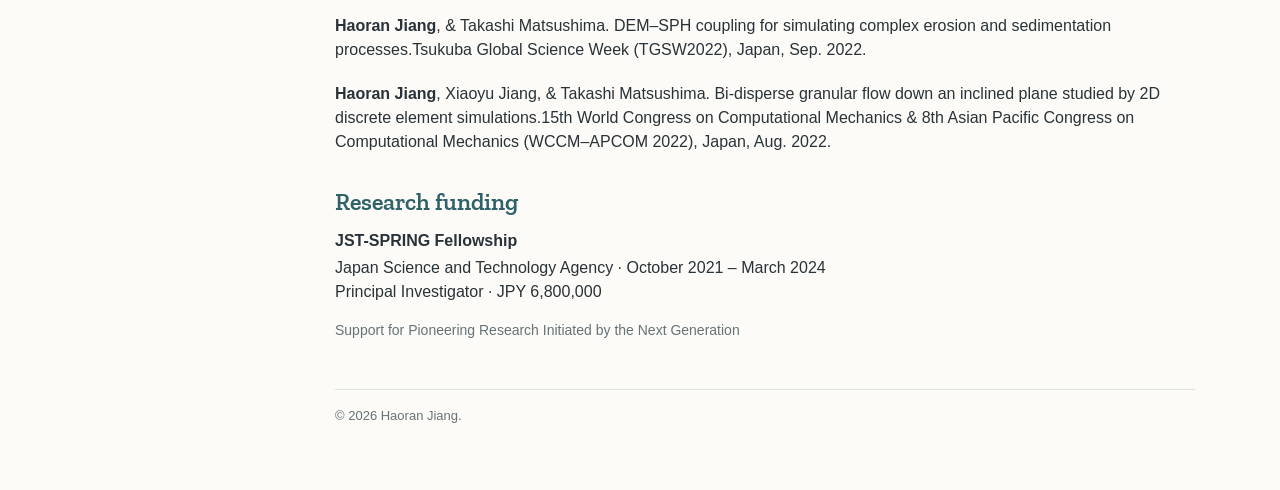
==== commit 5f490b08: "Update activities.html" ====
--- a/activities.html
+++ b/activities.html
@@ -52,6 +52,7 @@
 </ul>
 <h2>Journal reviewer</h2>
 <ul class="reviewer-list">
+<li>Chemical Engineering Science</li>
 <li>Chemical Engineering Journal</li>
 <li>Computers and Geotechnics (regular reviewer)</li>
 <li>Computational Particle Mechanics</li>
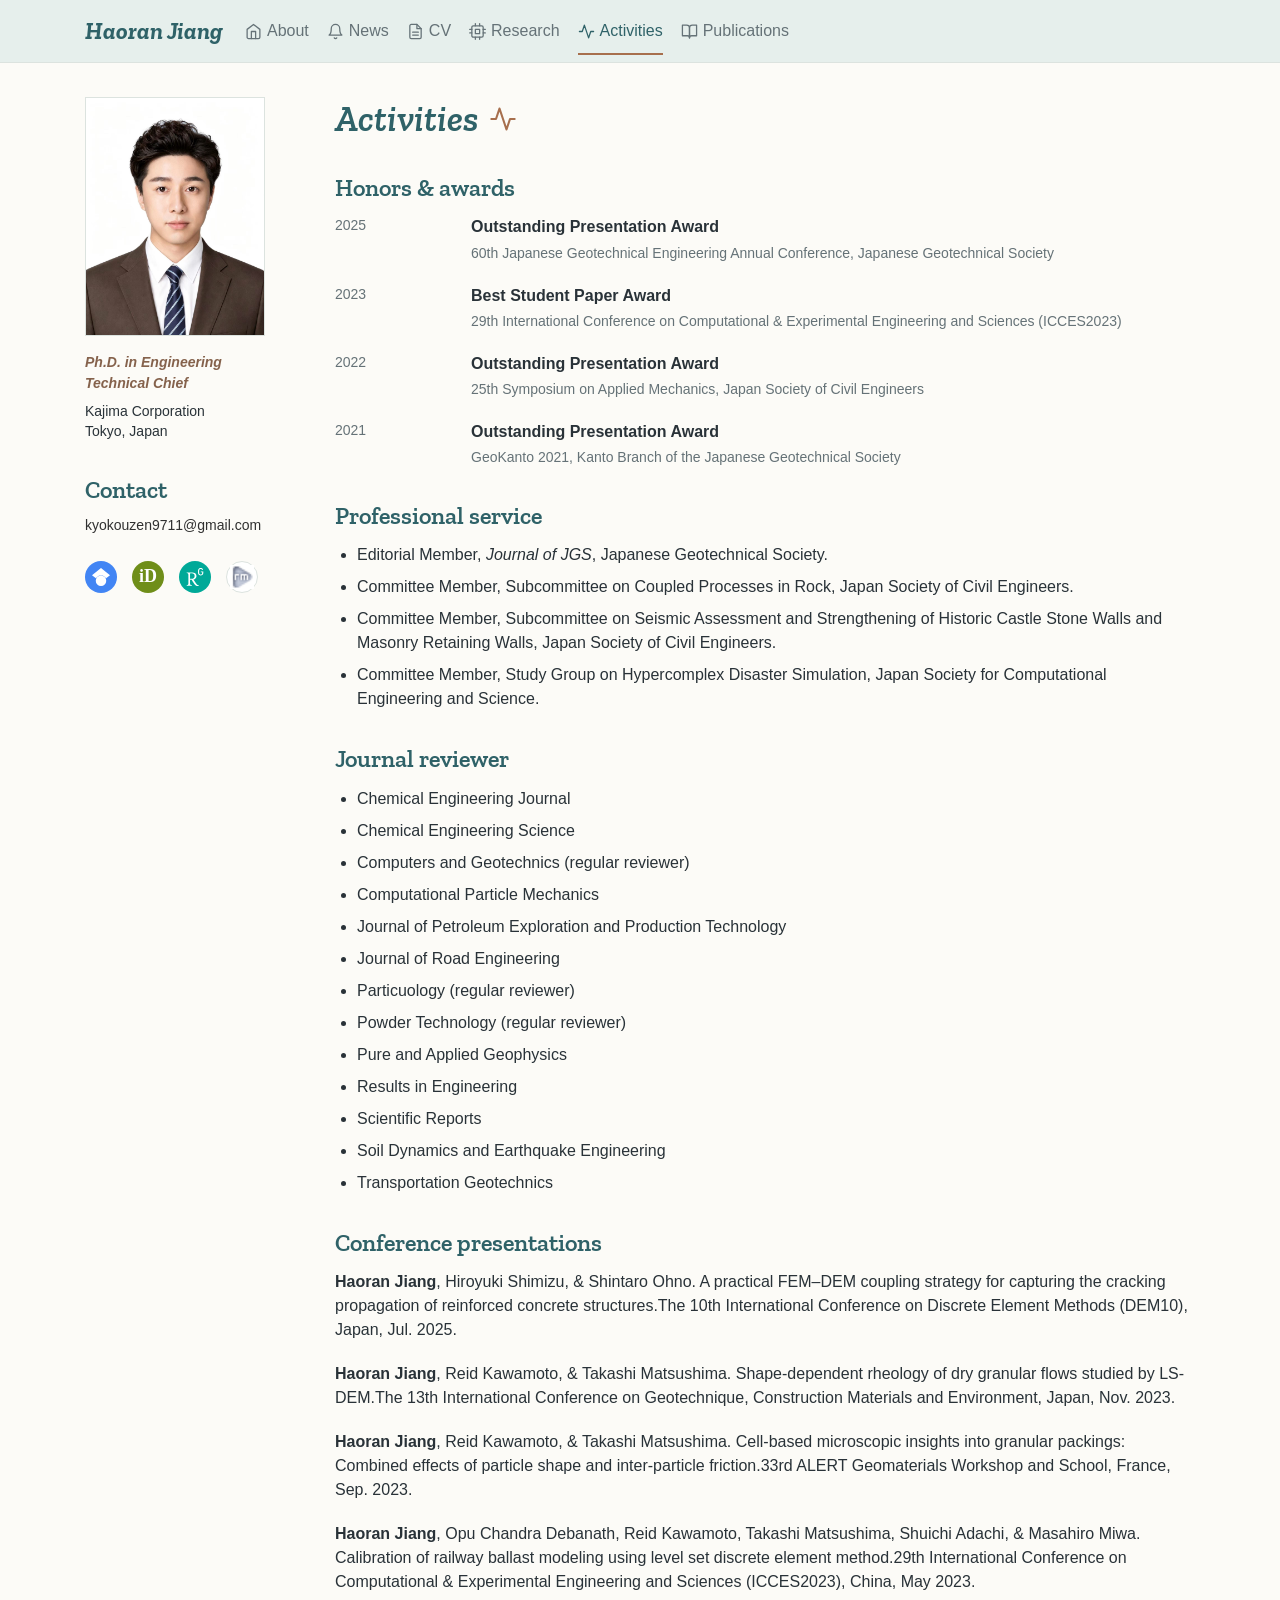
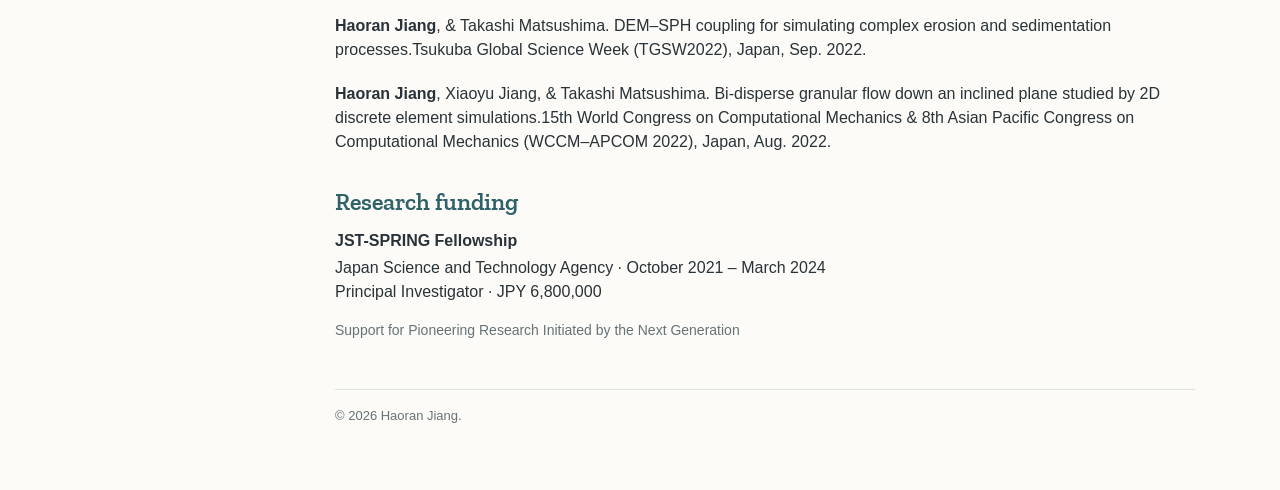
==== commit 78420157: "Format HTML document and update content" ====
--- a/activities.html
+++ b/activities.html
@@ -52,8 +52,8 @@
 </ul>
 <h2>Journal reviewer</h2>
 <ul class="reviewer-list">
+<li>Chemical Engineering Journal</li>
 <li>Chemical Engineering Science</li>
-<li>Chemical Engineering Journal</li>
 <li>Computers and Geotechnics (regular reviewer)</li>
 <li>Computational Particle Mechanics</li>
 <li>Journal of Petroleum Exploration and Production Technology</li>
